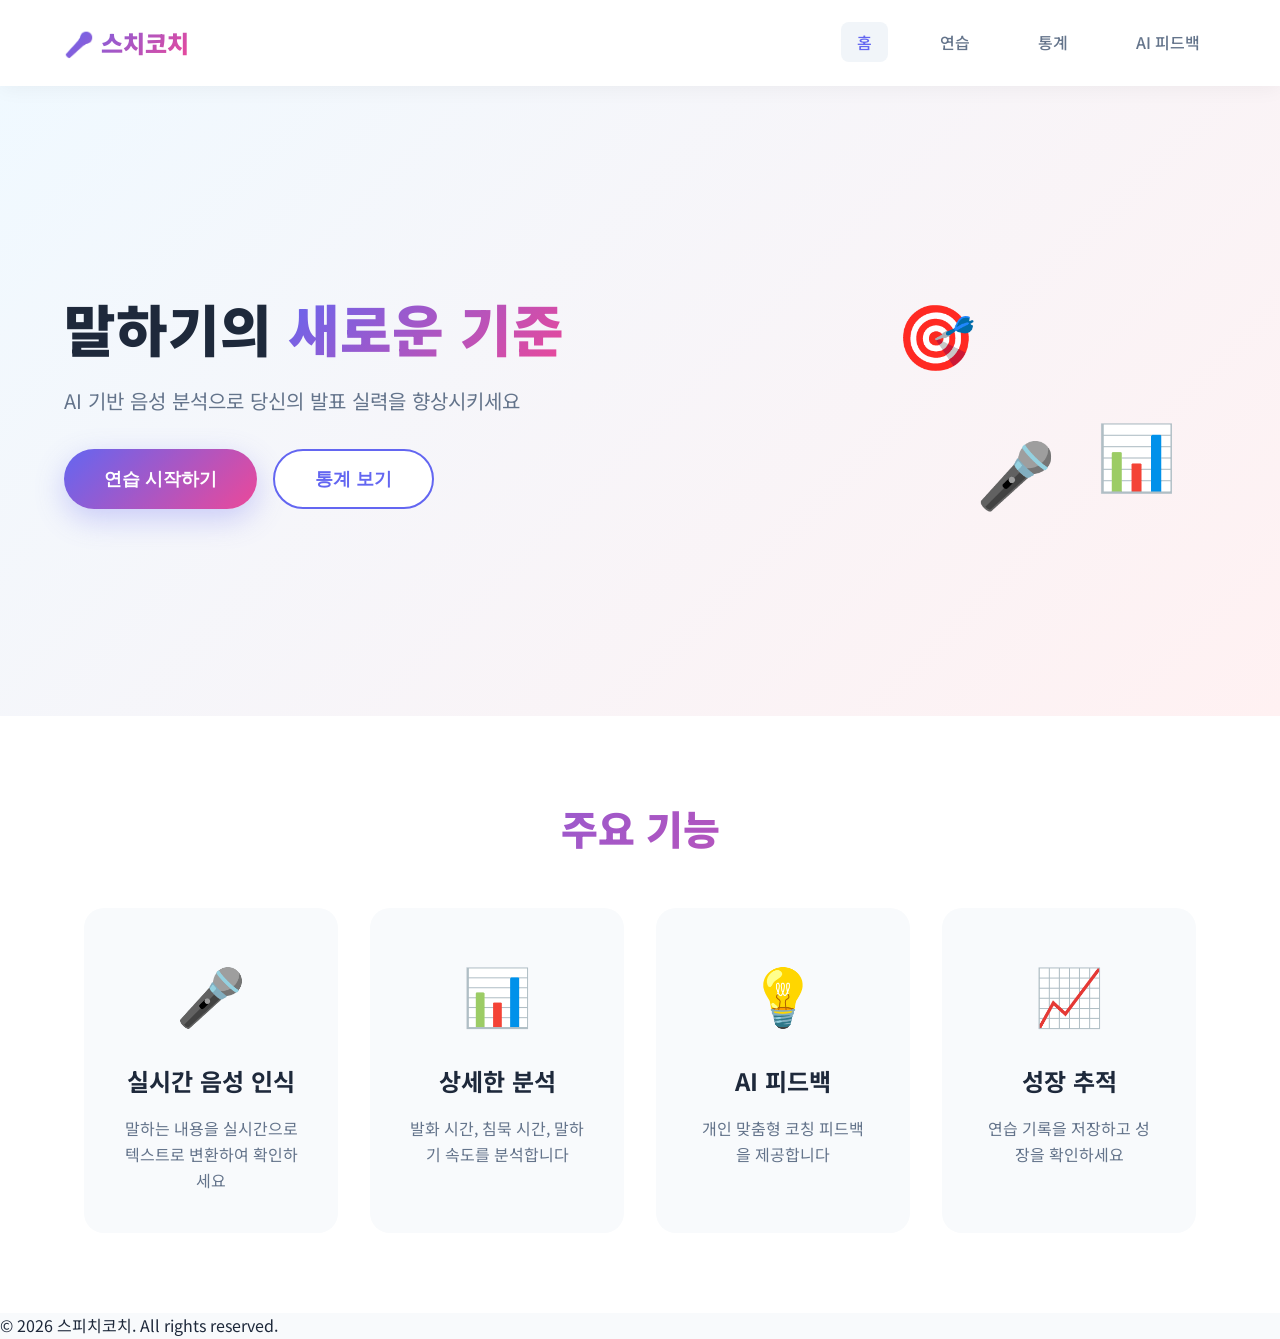
==== index.html @ 99eed754 "first commit" ====
<!DOCTYPE html>
<html lang="ko">
<head>
    <meta charset="UTF-8">
    <meta name="viewport" content="width=device-width, initial-scale=1.0">
    <title>스피치코치 | 홈</title>
    <link rel="stylesheet" href="css/style.css">
    <link href="https://fonts.googleapis.com/css2?family=Noto+Sans+KR:wght@400;500;700;900&display=swap" rel="stylesheet">
</head>
<body>
    <nav class="navbar">
        <div class="nav-brand">🎤 스치코치</div>
        <div class="nav-links">
            <a href="index.html" class="active">홈</a>
            <a href="practice.html">연습</a>
            <a href="stats.html">통계</a>
            <a href="feedback.html">AI 피드백</a>
        </div>
    </nav>

    <section class="hero">
        <div class="hero-content">
            <h1>말하기의 <span class="highlight">새로운 기준</span></h1>
            <p>AI 기반 음성 분석으로 당신의 발표 실력을 향상시키세요</p>
            <div class="hero-buttons">
                <button class="btn-primary" onclick="location.href='practice.html'">연습 시작하기</button>
                <button class="btn-secondary" onclick="location.href='stats.html'">통계 보기</button>
            </div>
        </div>
        <div class="hero-visual">
            <div class="floating-icon">🎯</div>
            <div class="floating-icon">📊</div>
            <div class="floating-icon">🎤</div>
        </div>
    </section>

    <section class="features">
        <div class="container">
            <h2 class="section-title">주요 기능</h2>
            <div class="features-grid">
                <div class="feature-card">
                    <div class="feature-icon">🎤</div>
                    <h3>실시간 음성 인식</h3>
                    <p>말하는 내용을 실시간으로 텍스트로 변환하여 확인하세요</p>
                </div>
                <div class="feature-card">
                    <div class="feature-icon">📊</div>
                    <h3>상세한 분석</h3>
                    <p>발화 시간, 침묵 시간, 말하기 속도를 분석합니다</p>
                </div>
                <div class="feature-card">
                    <div class="feature-icon">💡</div>
                    <h3>AI 피드백</h3>
                    <p>개인 맞춤형 코칭 피드백을 제공합니다</p>
                </div>
                <div class="feature-card">
                    <div class="feature-icon">📈</div>
                    <h3>성장 추적</h3>
                    <p>연습 기록을 저장하고 성장을 확인하세요</p>
                </div>
            </div>
        </div>
    </section>

    <footer class="footer">
        <p>&copy; 2026 스피치코치. All rights reserved.</p>
    </footer>

    <script src="js/main.js"></script>
</body>
</html>
---- css/style.css ----
/* ========== Reset & Base ========== */
* {
    margin: 0;
    padding: 0;
    box-sizing: border-box;
}

:root {
    --primary: #6366f1;
    --primary-dark: #4f46e5;
    --secondary: #ec4899;
    --success: #10b981;
    --warning: #f59e0b;
    --danger: #ef4444;
    --dark: #1e293b;
    --light: #f8fafc;
    --gray: #64748b;
    --gradient: linear-gradient(135deg, #6366f1 0%, #ec4899 100%);
}

body {
    font-family: 'Noto Sans KR', sans-serif;
    background: var(--light);
    color: var(--dark);
    line-height: 1.6;
    min-height: 100vh;
    display: flex;
    flex-direction: column;
}

/* ========== Navigation ========== */
.navbar {
    background: white;
    padding: 1.5rem 5%;
    display: flex;
    justify-content: space-between;
    align-items: center;
    box-shadow: 0 2px 20px rgba(0, 0, 0, 0.05);
    position: sticky;
    top: 0;
    z-index: 1000;
}

.nav-brand {
    font-size: 1.5rem;
    font-weight: 900;
    background: var(--gradient);
    -webkit-background-clip: text;
    -webkit-text-fill-color: transparent;
}

.nav-links a {
    margin-left: 2rem;
    text-decoration: none;
    color: var(--gray);
    font-weight: 500;
    transition: color 0.3s;
    padding: 0.5rem 1rem;
    border-radius: 8px;
}

.nav-links a:hover,
.nav-links a.active {
    color: var(--primary);
    background: #f1f5f9;
}

/* ========== Hero Section ========== */
.hero {
    min-height: 70vh;
    display: flex;
    align-items: center;
    justify-content: space-between;
    padding: 5%;
    background: linear-gradient(135deg, #f0f9ff 0%, #fff1f2 100%);
    position: relative;
    overflow: hidden;
}

.hero-content {
    max-width: 600px;
}

.hero h1 {
    font-size: 3.5rem;
    font-weight: 900;
    margin-bottom: 1.5rem;
    line-height: 1.2;
}

.highlight {
    background: var(--gradient);
    -webkit-background-clip: text;
    -webkit-text-fill-color: transparent;
}

.hero p {
    font-size: 1.25rem;
    color: var(--gray);
    margin-bottom: 2rem;
}

.hero-buttons {
    display: flex;
    gap: 1rem;
}

.btn-primary {
    background: var(--gradient);
    color: white;
    border: none;
    padding: 1rem 2.5rem;
    font-size: 1.1rem;
    font-weight: 700;
    border-radius: 50px;
    cursor: pointer;
    transition: transform 0.3s, box-shadow 0.3s;
    box-shadow: 0 10px 30px rgba(99, 102, 241, 0.3);
}

.btn-primary:hover {
    transform: translateY(-3px);
    box-shadow: 0 15px 40px rgba(99, 102, 241, 0.4);
}

.btn-secondary {
    background: white;
    color: var(--primary);
    border: 2px solid var(--primary);
    padding: 1rem 2.5rem;
    font-size: 1.1rem;
    font-weight: 700;
    border-radius: 50px;
    cursor: pointer;
    transition: all 0.3s;
}

.btn-secondary:hover {
    background: var(--primary);
    color: white;
    transform: translateY(-3px);
}

.hero-visual {
    position: relative;
    width: 400px;
    height: 400px;
}

.floating-icon {
    position: absolute;
    font-size: 4rem;
    animation: float 3s ease-in-out infinite;
}

.floating-icon:nth-child(1) { top: 20%; left: 20%; animation-delay: 0s; }
.floating-icon:nth-child(2) { top: 50%; right: 10%; animation-delay: 1s; }
.floating-icon:nth-child(3) { bottom: 20%; left: 40%; animation-delay: 2s; }

@keyframes float {
    0%, 100% { transform: translateY(0); }
    50% { transform: translateY(-20px); }
}

/* ========== Features ========== */
.features {
    padding: 5rem 5%;
    background: white;
}

.container {
    max-width: 1200px;
    margin: 0 auto;
    padding: 0 20px;
}

.section-title {
    text-align: center;
    font-size: 2.5rem;
    font-weight: 900;
    margin-bottom: 3rem;
    background: var(--gradient);
    -webkit-background-clip: text;
    -webkit-text-fill-color: transparent;
}

.features-grid {
    display: grid;
    grid-template-columns: repeat(auto-fit, minmax(250px, 1fr));
    gap: 2rem;
}

.feature-card {
    background: var(--light);
    padding: 2.5rem;
    border-radius: 20px;
    text-align: center;
    transition: transform 0.3s, box-shadow 0.3s;
}

.feature-card:hover {
    transform: translateY(-10px);
    box-shadow: 0 20px 40px rgba(0, 0, 0, 0.1);
}

.feature-icon {
    font-size: 3.5rem;
    margin-bottom: 1.5rem;
}

.feature-card h3 {
    font-size: 1.5rem;
    margin-bottom: 1rem;
    color: var(--dark);
}

.feature-card p {
    color: var(--gray);
    line-height: 1.6;
}

/* ========== Practice Page ========== */
.practice-page {
    padding: 3rem 5%;
    flex: 1;
}

.page-title {
    text-align: center;
    font-size: 2.5rem;
    font-weight: 900;
    margin-bottom: 3rem;
    background: var(--gradient);
    -webkit-background-clip: text;
    -webkit-text-fill-color: transparent;
}

.recording-card {
    background: white;
    border-radius: 30px;
    padding: 3rem;
    box-shadow: 0 20px 60px rgba(0, 0, 0, 0.1);
    max-width: 800px;
    margin: 0 auto;
}

.timer-display {
    font-size: 5rem;
    font-weight: 900;
    text-align: center;
    color: var(--dark);
    font-family: 'Courier New', monospace;
    margin-bottom: 2rem;
}

.status-indicator {
    display: flex;
    align-items: center;
    justify-content: center;
    gap: 0.75rem;
    padding: 1rem 2rem;
    background: #f1f5f9;
    border-radius: 50px;
    margin: 0 auto 2rem;
    width: fit-content;
    font-weight: 600;
}

.status-dot {
    width: 12px;
    height: 12px;
    border-radius: 50%;
    background: var(--gray);
}

.status-indicator.recording .status-dot {
    background: var(--danger);
    animation: pulse 1.5s ease-in-out infinite;
}

@keyframes pulse {
    0%, 100% { opacity: 1; transform: scale(1); }
    50% { opacity: 0.5; transform: scale(1.3); }
}

.controls {
    display: flex;
    gap: 1rem;
    justify-content: center;
    margin: 2rem 0;
}

.btn-record, .btn-stop {
    display: flex;
    align-items: center;
    gap: 0.75rem;
    padding: 1.25rem 3rem;
    border: none;
    border-radius: 15px;
    font-size: 1.1rem;
    font-weight: 700;
    cursor: pointer;
    transition: all 0.3s;
}

.btn-record {
    background: var(--danger);
    color: white;
}

.btn-record:hover:not(:disabled) {
    background: #dc2626;
    transform: translateY(-2px);
    box-shadow: 0 10px 25px rgba(239, 68, 68, 0.3);
}

.btn-stop {
    background: #e2e8f0;
    color: var(--dark);
}

.btn-stop:hover:not(:disabled) {
    background: #cbd5e1;
}

.btn-record:disabled, .btn-stop:disabled {
    opacity: 0.5;
    cursor: not-allowed;
}

.btn-icon {
    font-size: 1.2rem;
}

.transcript-box {
    background: #f8fafc;
    border-radius: 20px;
    padding: 2rem;
    margin: 2rem 0;
    border: 2px solid #e2e8f0;
}

.transcript-header {
    display: flex;
    align-items: center;
    gap: 0.75rem;
    font-weight: 700;
    margin-bottom: 1rem;
    color: var(--dark);
}

.transcript-content {
    min-height: 150px;
    padding: 1.5rem;
    background: white;
    border-radius: 15px;
    font-size: 1.1rem;
    line-height: 1.8;
}

.placeholder {
    color: var(--gray);
    font-style: italic;
}

.results-box {
    margin-top: 2rem;
    padding: 2rem;
    background: #f0f9ff;
    border-radius: 20px;
    border: 2px solid #e0f2fe;
}

.results-box h3 {
    margin-bottom: 1.5rem;
    font-size: 1.5rem;
}

.stats-grid {
    display: grid;
    grid-template-columns: repeat(2, 1fr);
    gap: 1rem;
    margin-bottom: 1.5rem;
}

.stat-item {
    background: white;
    padding: 1.5rem;
    border-radius: 15px;
    text-align: center;
}

.stat-label {
    display: block;
    font-size: 0.9rem;
    color: var(--gray);
    margin-bottom: 0.5rem;
}

.stat-value {
    display: block;
    font-size: 1.8rem;
    font-weight: 900;
    background: var(--gradient);
    -webkit-background-clip: text;
    -webkit-text-fill-color: transparent;
}

.feedback-box {
    background: white;
    padding: 1.5rem;
    border-radius: 15px;
    display: flex;
    align-items: flex-start;
    gap: 1rem;
    margin-bottom: 1.5rem;
}

.feedback-icon {
    font-size: 2rem;
}

.feedback-text {
    font-size: 1.1rem;
    font-weight: 500;
    color: var(--dark);
    line-height: 1.6;
}

.btn-save {
    width: 100%;
    background: var
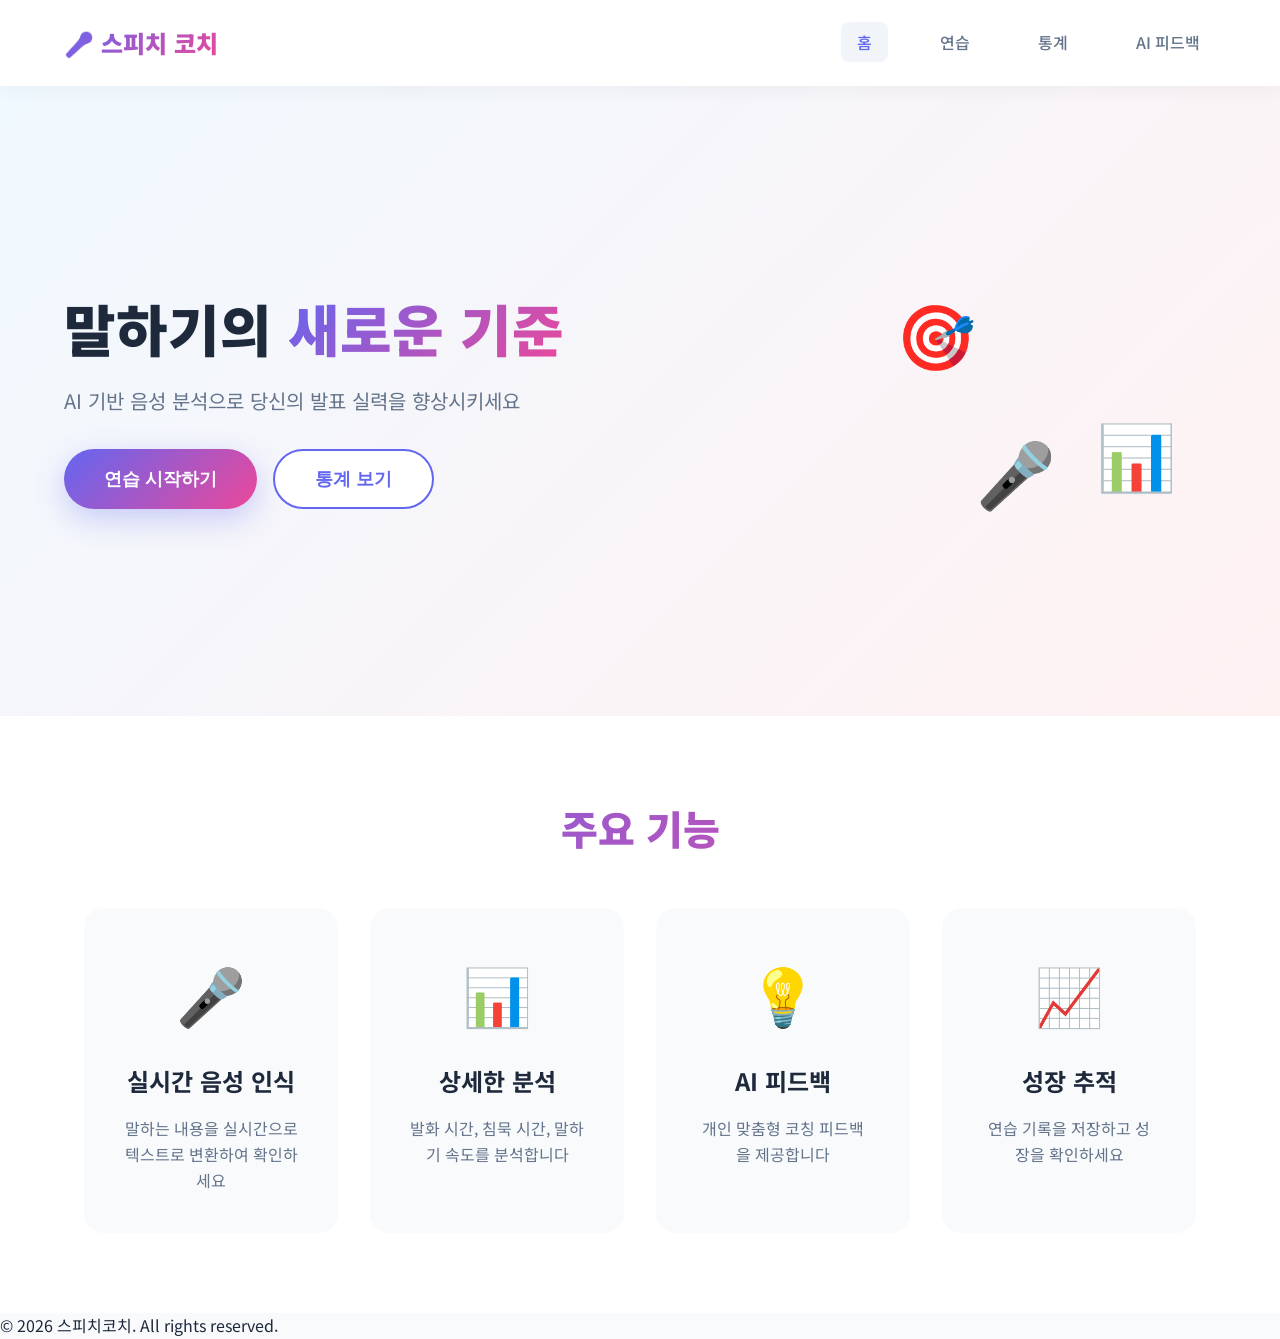
==== commit 35c7fac2: "fix: 마이크 기능 수정" ====
--- a/index.html
+++ b/index.html
@@ -9,7 +9,7 @@
 </head>
 <body>
     <nav class="navbar">
-        <div class="nav-brand">🎤 스치코치</div>
+        <div class="nav-brand">🎤 스피치 코치</div>
         <div class="nav-links">
             <a href="index.html" class="active">홈</a>
             <a href="practice.html">연습</a>
